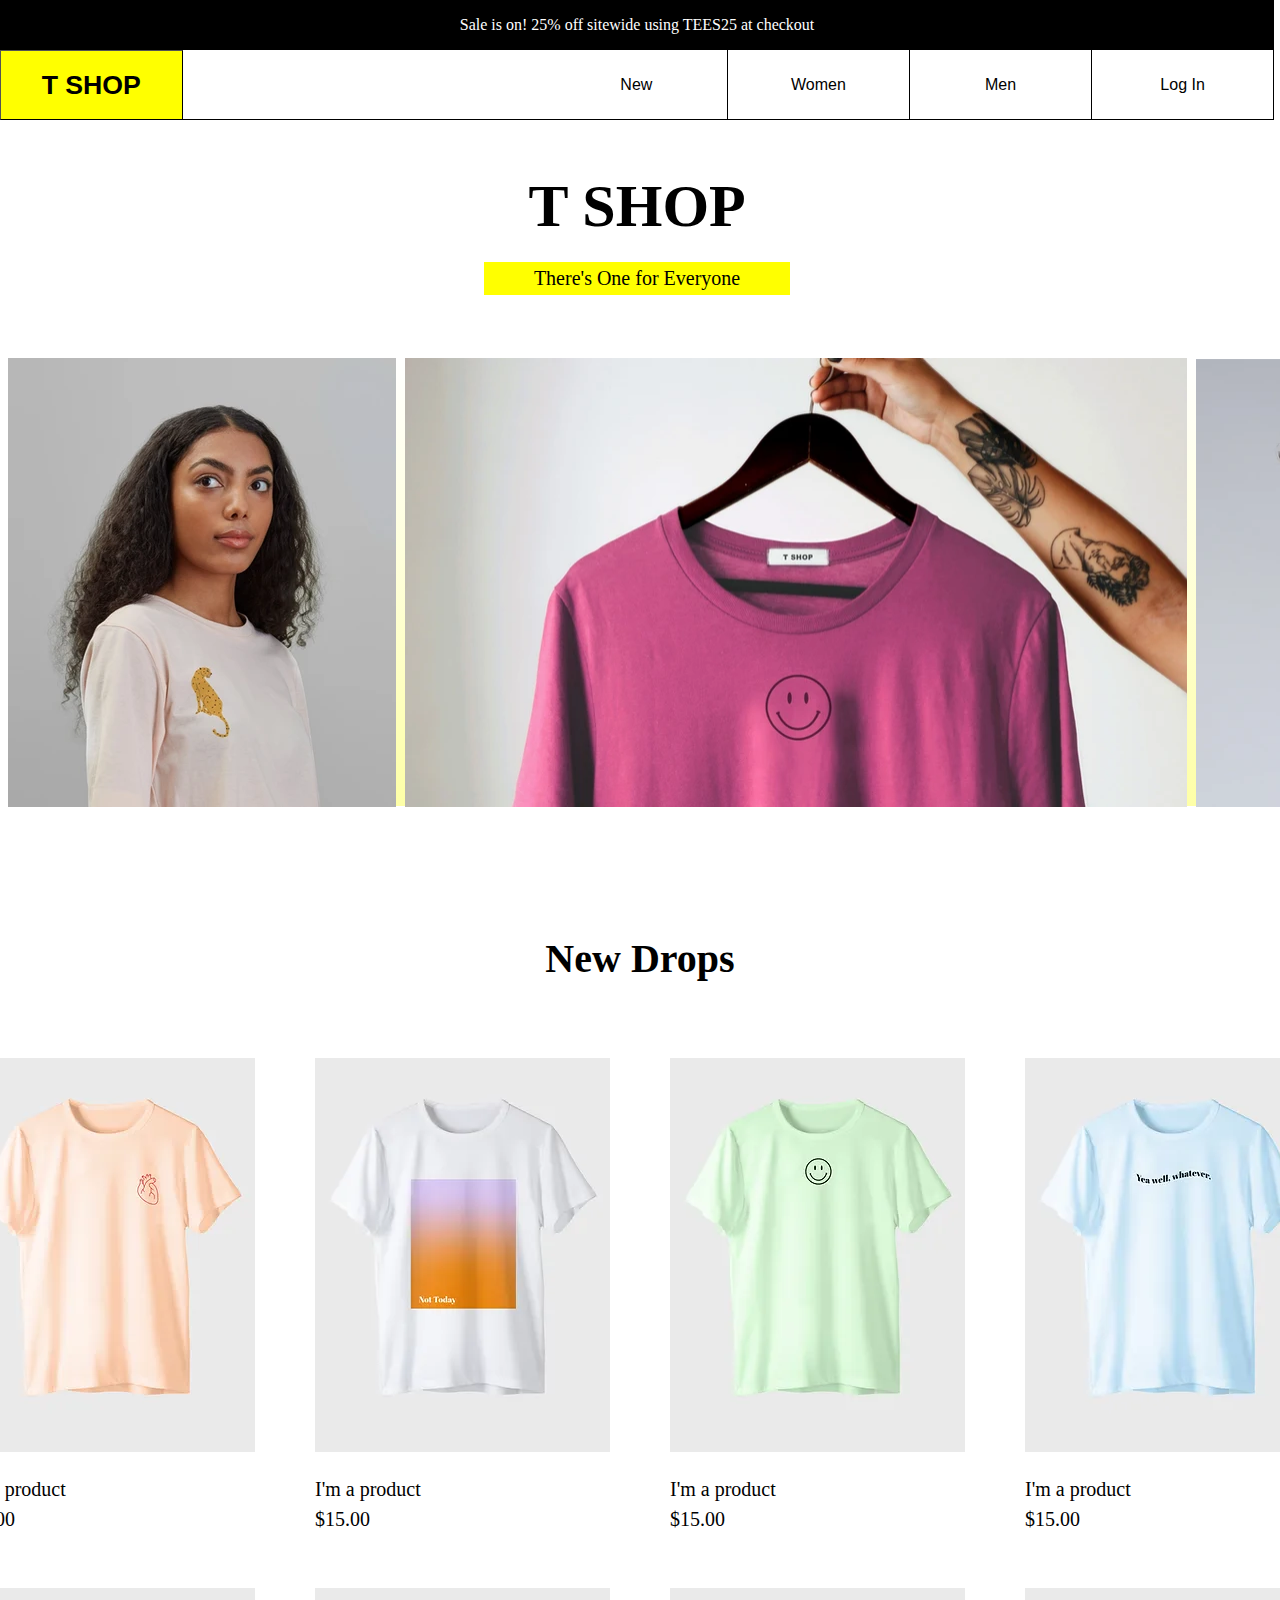
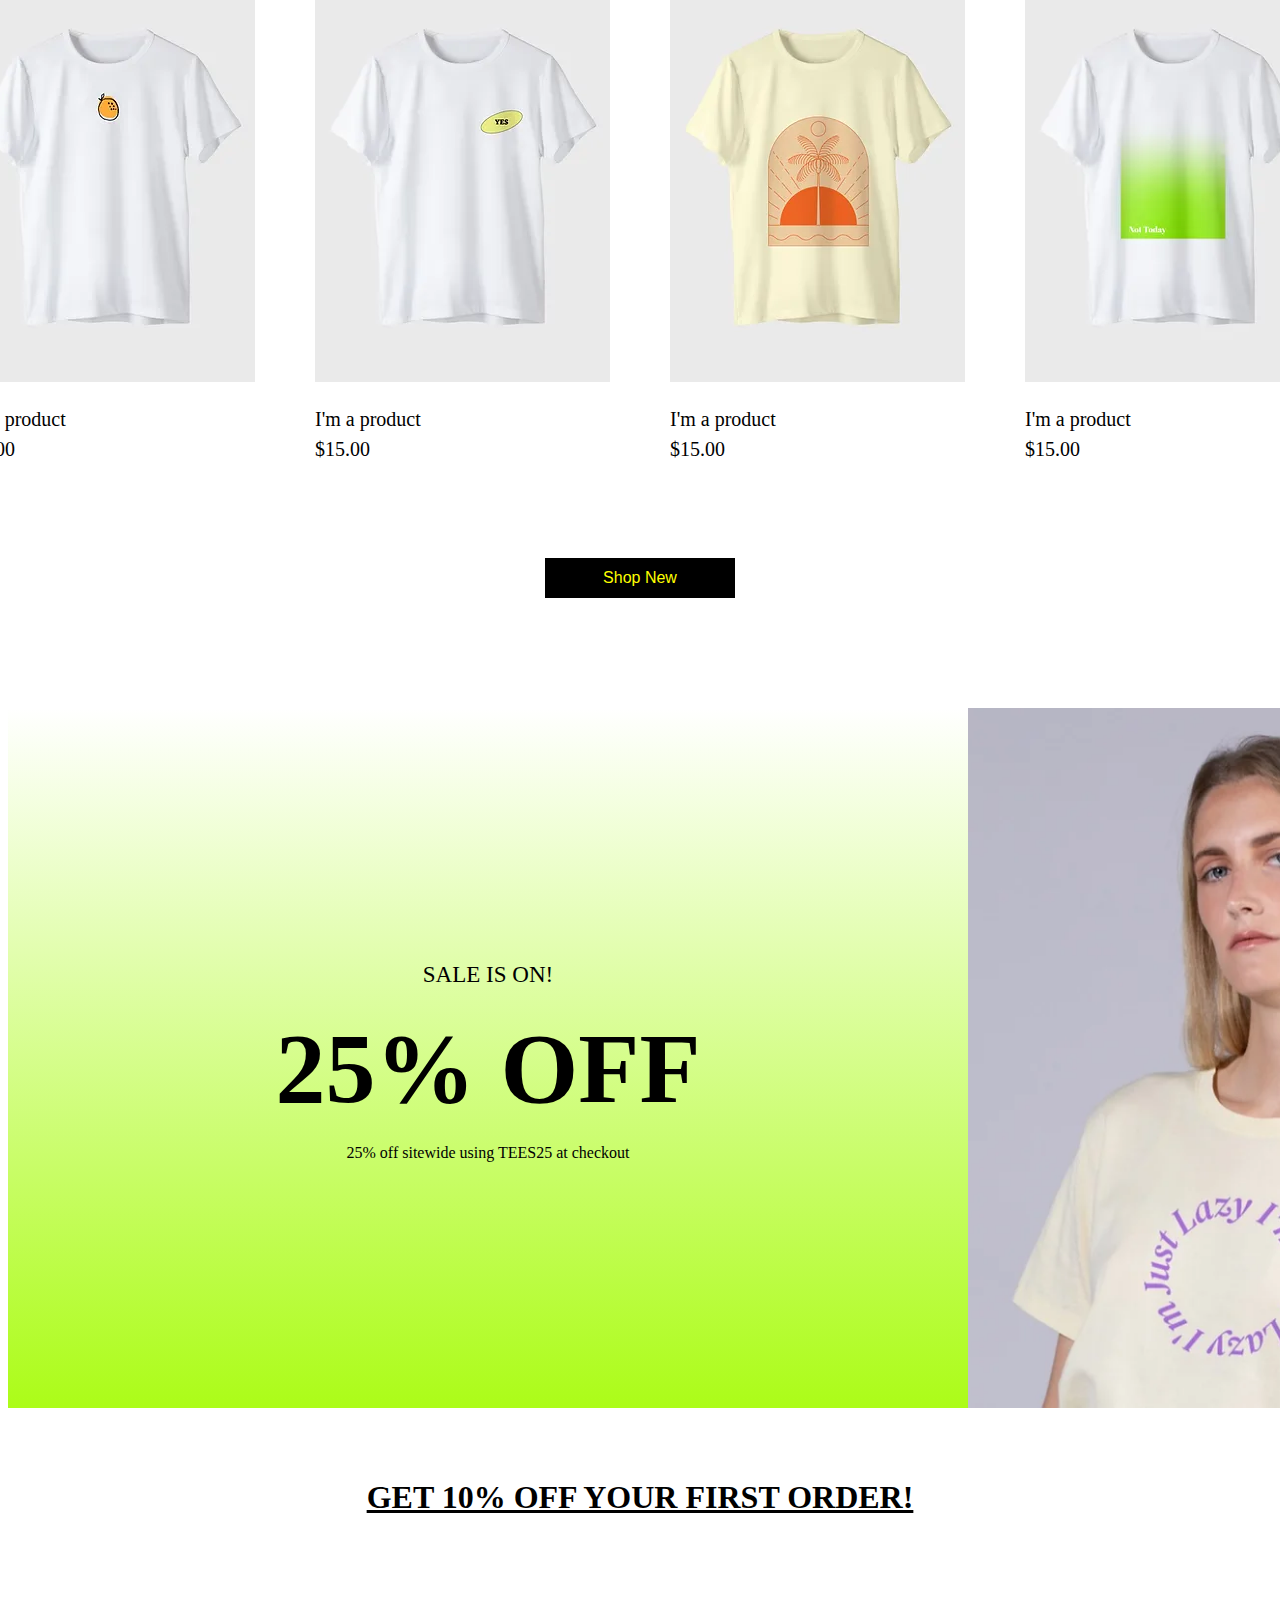
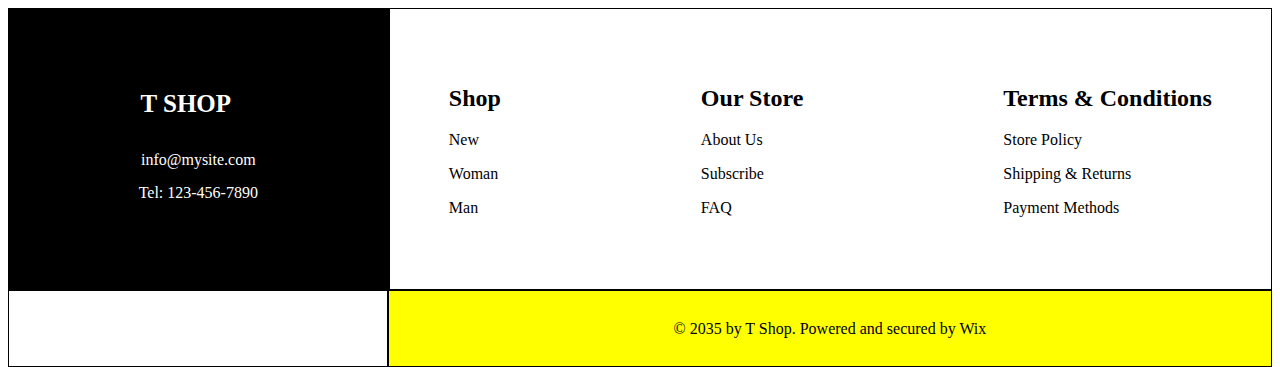
==== home/index.html @ 53964699 "Initial commit" ====
<!DOCTYPE html>
<html lang="en">
<head>
    <meta charset="UTF-8">
    <meta name="viewport" content="width=device-width, initial-scale=1.0">
    <title>Document</title>
    <link rel="stylesheet" href="./style.css">
    <link rel="stylesheet" href="./home responsive.css">
    <link rel="stylesheet" href="https://cdnjs.cloudflare.com/ajax/libs/font-awesome/6.5.1/css/all.min.css" integrity="sha512-DTOQO9RWCH3ppGqcWaEA1BIZOC6xxalwEsw9c2QQeAIftl+Vegovlnee1c9QX4TctnWMn13TZye+giMm8e2LwA==" crossorigin="anonymous" referrerpolicy="no-referrer" />
    <link rel="preconnect" href="https://fonts.googleapis.com">
    <link rel="preconnect" href="https://fonts.gstatic.com" crossorigin>
    <link href="https://fonts.googleapis.com/css2?family=Wix+Madefor+Text:ital,wght@0,400..800;1,400..800&display=swap" rel="stylesheet">
</head>
<body>
    <div class="startabs">
        <div class="start">
            <p class="startsale">Sale is on! 25% off sitewide using TEES25 at checkout</p>
        </div>
    </div>
    <nav>
        <div class="batonebi">
            <button id="navbut2" class="main"><h1>T SHOP</h1></button>
            <button id="navbut" class="space"></button>
            <button id="navbut" class="space"></button>
            <button id="navbut1" class="new"><p class="p">New</p></button>
            <button id="navbut1" class="women"><p class="p">Women</p></button>
            <button id="navbut1" class="men"><p class="p">Men</p></button>
            <button id="navbut" class="login"><i id="user" class="fa-solid fa-circle-user"></i><p class="p1">Log In</p><i id="bag" class="fa-solid fa-bag-shopping"></i></button>
        </div>
    </nav>
    <div class="bodystartabs">
        <div class="bodystart">
            <div class="colum">
                <h1 class="t"><b>T SHOP</b></h1>
                <p class="one">There's One for Everyone</p>
            </div>
        </div>
    </div>
    <div class="trioabs">
        <div class="trio">
            <img class="qali" src="./qali.png" alt="">
            <img class="maisuri" src="./maika.png" alt="">
            <img class="kaci" src="./kaci.png" alt="">
        </div>
    </div>
    <div class="gradabs">
        <div class="grad">
            <div class="qalis"><p class="womenp">Shop Women</p></div>
            <div class="maisuris"><p class="newp">Shop New</p></div>
            <div class="kacis"><p class="menp">Shop Men</p></div>
        </div>
    </div>
    <div class="droplineabs">
        <div class="droplineflex">
            <h1 class="dropline">New Drops</h1>
        </div>
    </div>
    <div class="maikebi">
        <div class="maikebiflex">
            <div class="maikebiflex1">
                <div class="maika">
                    <img src="./maikebi/1.webp" alt="">
                    <div class="pebi">
                        <p id="maikp" class="saxeli">I'm a product</p>
                        <p id="maikp" class="cost">$15.00</p>
                    </div>
                </div>
                <div class="maika">
                    <img src="./maikebi/2.webp" alt="">
                    <div class="pebi">
                        <p id="maikp" class="saxeli">I'm a product</p>
                        <p id="maikp" class="cost">$15.00</p>
                    </div>
                </div>
                <div class="maika">
                    <img src="./maikebi/3.webp" alt="">
                    <div class="pebi">
                        <p id="maikp" class="saxeli">I'm a product</p>
                        <p id="maikp" class="cost">$15.00</p>
                    </div>
                </div>
                <div class="maika">
                    <img src="./maikebi/4.webp" alt="">
                    <div class="pebi">
                        <p id="maikp" class="saxeli">I'm a product</p>
                        <p id="maikp" class="cost">$15.00</p>
                    </div>
                </div>
            </div>
            <div class="maikebiflex2">
                <div class="maika">
                    <img src="./maikebi/5.webp" alt="">
                    <div class="pebi">
                        <p id="maikp" class="saxeli">I'm a product</p>
                        <p id="maikp" class="cost">$15.00</p>
                    </div>
                </div>
                <div class="maika">
                    <img src="./maikebi/6.webp" alt="">
                    <div class="pebi">
                        <p id="maikp" class="saxeli">I'm a product</p>
                        <p id="maikp" class="cost">$15.00</p>
                    </div>
                </div>
                <div class="maika">
                    <img src="./maikebi/7.webp" alt="">
                    <div class="pebi">
                        <p id="maikp" class="saxeli">I'm a product</p>
                        <p id="maikp" class="cost">$15.00</p>
                    </div>
                </div>
                <div class="maika">
                    <img src="./maikebi/8.webp" alt="">
                    <div class="pebi">
                        <p id="maikp" class="saxeli">I'm a product</p>
                        <p id="maikp" class="cost">$15.00</p>
                    </div>
                </div>
            </div>
        </div>
    </div>
    <div class="shopbutabs">
        <div class="shopbutflex">
            <button class="shopbut">
                <p class="shopp">Shop New</p>
            </button>
        </div>
    </div>
    <div class="saleabs">
        <div class="sale">
            <div class="left">
                <i id="flash" class="fa-solid fa-bolt"></i>
                <p class="salep">SALE IS ON!</p>
                <h1 class="off25">25% OFF</h1>
                <p class="p25">25% off sitewide using TEES25 at checkout</p>
            </div>
            <img class="right" src="./tetri.webp" alt="">
        </div>
    </div>
    <div class="orderabs">
        <div class="firstorder">
            <i id="isrebi" class="fa-solid fa-arrow-right-long"></i>
            <h1 class="centri">GET 10% OFF YOUR FIRST ORDER!</h1>
            <i id="isrebi" class="fa-solid fa-arrow-left-long"></i>
        </div>
    </div>
    <div class="endabs">
        <div class="end">
            <div class="endup">
                <div class="aqet1">
                    <h1 class="endtshop">T SHOP</h1>
                    <p class="endmail">info@mysite.com</p>
                    <p class="endtel">Tel: 123-456-7890</p>
                </div>
                <div class="iqit1">
                    <div class="st">
                        <h2 class="stshop">Shop</h2>
                        <p>New</p>
                        <p>Woman</p>
                        <p>Man</p>
                    </div>
                    <div class="nd">
                        <h2 class="ndstore">Our Store</h2>
                        <p>About Us</p>
                        <p>Subscribe</p>
                        <p>FAQ</p>
                    </div>
                    <div class="rd">
                        <h2 class="rdterms">Terms & Conditions</h2>
                        <p>Store Policy</p>
                        <p>Shipping & Returns</p>
                        <p>Payment Methods</p>
                    </div>
                </div>
            </div>
            <div class="enddown">
                <div class="aqet2">
                    <i id="logoebi" class="fa-brands fa-facebook-f"></i>
                    <i id="logoebi" class="fa-brands fa-instagram"></i>
                    <i id="logoebi" class="fa-brands fa-youtube"></i>
                    <i id="logoebi" class="fa-brands fa-pinterest-p"></i>
                    <i id="logoebi" class="fa-brands fa-tiktok"></i>
                </div>
                <div class="iqit2">
                    <p class="wix">© 2035 by T Shop. Powered and secured by Wix</p>
                </div>
            </div>
        </div>
    </div>
</body>
</html>
---- home/style.css ----
body{
    position: relative;
}
.wix-madefor text-uniquifier{
    font-family: "Wix Madefor Text", sans-serif;
    font-optical-sizing: auto;
    font-weight: weight;
    font-style: normal;
}
.startabs{
    position: absolute;
    top: -8px;
    left: -8px;
    width: 100.8%;
}
.start{
    display: flex;
    justify-content: center;
    background-color: black;
    width: 100%;
}
.startsale{
    z-index: 999;
    color: white;
}
nav{
    background-color: aliceblue;
    position: absolute;
    left: -8px;
    top: 42px;
    width: 100.8%;
}
.batonebi{
    display: flex;
}
.main{
    background-color: yellow;
    border-width: 0.5px;
    border-color: black;
    border-radius: 0;
}
.space{
    background-color: white;
    border-right: none;
    border-left: none;
    border-top: none;
    border-bottom: 0.5px solid black;
    border-radius: 0;
}
.new{
    background-color: white;
    border-right: 0.5px solid black;
    border-left: none;
    border-top: none;
    border-bottom: 0.5px solid black;
    border-radius: 0;
}
.women{
    background-color: white;
    border-right: 0.5px solid black;
    border-left: none;
    border-top: none;
    border-bottom: 0.5px solid black;
    border-radius: 0;
}
.men{
    background-color: white;
    border-right: 0.5px solid black;
    border-left: none;
    border-top: none;
    border-bottom: 0.5px solid black;
    border-radius: 0;
}
.login{
    display: flex;
    justify-content: center;
    align-items: center;
    gap: 20px;
    background-color: white;
    border-right: 0.5px solid black;
    border-left: none;
    border-top: none;
    border-bottom: 0.5px solid black;
    border-radius: 0;
}
.p{
    font-size: 16px;
    transition: 0.4s;
}
.p1{
    font-size: 16px;
}
.p1:hover{
    cursor: pointer;
    color: skyblue;
}
#user{
    font-size: 25px;
}
#user:hover{
    cursor: pointer;
}
#bag{
    font-size: 25px;
}
#bag:hover{
    cursor: pointer;
}
#navbut{
    width: 306px;
    height: 70px;
}
#navbut1{
    width: 306px;
    height: 70px;
    transition: 0.4s;
}
#navbut2{
    width: 306px;
    height: 70px;
}
#navbut1:hover{
    cursor: pointer;
    background-color: black;
    .p{
        color: orange;
    }
    transition: 0.4s;
}
#navbut2:hover{
    cursor: pointer;
}
.bodystartabs{
    position: absolute;
    top: 115px;
    width: 100%;
    height: 200px;
    left: -8px;
}
.bodystart{
    display: flex;
    height: 200px;
    width: 100.8%;
    justify-content: center;
    align-items: center;
}
.colum{
    display: flex;
    flex-direction: column;
    align-items: center;
    gap: 20px;
}
.t{
    font-size: 60px;
    height: 10px;
}
.one{
    font-size: 20px;
    background-color: yellow;
    padding-left: 50px;
    padding-right: 50px;
    padding-top: 5px;
    padding-bottom: 5px;
}
.trioabs{
    position: absolute;
    top: 350px;
    width: 100%;
}
.trio{
    display: flex;
    gap: 9px;
}
.gradabs{
    position: absolute;
    top: 350px;
    width: 100.5%;
}
.grad{
    display: flex;
    gap: 9px;
}
.qalis{
    width: 388px;
    height: 449px;
    background:linear-gradient(to top, rgba(253, 255, 120, 0.651), rgba(254, 255, 168, 0.459), rgba(0,0,0,0));
    display: flex;
    justify-content: center;
    align-items: end;
}
.maisuris{
    width: 782px;
    height: 448px;
    background:linear-gradient(to top, rgba(253, 255, 120, 0.651), rgba(254, 255, 168, 0.459), rgba(0,0,0,0));
    display: flex;
    justify-content: center;
    align-items: end;
}
.kacis{
    width: 387px;
    height: 448px;
    background:linear-gradient(to top, rgba(253, 255, 120, 0.651), rgba(254, 255, 168, 0.459), rgba(0,0,0,0));
    display: flex;
    justify-content: center;
    align-items: end;
}
.womenp{
    font-size: 25px;
}
.newp{
    font-size: 25px;
}
.menp{
    font-size: 25px;
}
.qali{
    z-index: 999;
}
.maisuri{
    z-index: 999;
}
.kaci{
    z-index: 999;
}
.qali:hover{
    cursor: pointer;
    z-index: 0;
}
.maisuri:hover{
    cursor: pointer;
    z-index: 0;
}
.kaci:hover{
    cursor: pointer;
    z-index: 0;
}
.qalis:hover{
    cursor: pointer;
    z-index: 999;
}
.maisuris:hover{
    cursor: pointer;
    z-index: 999;
}
.kacis:hover{
    cursor: pointer;
    z-index: 999;
}
.droplineabs{
    position: absolute;
    top: 900px;
    left: 0;
    width: 100%;
}
.droplineflex{
    display: flex;
    justify-content: center;
}
.dropline{
    font-size: 40px;
}
.maikebi{
    position: absolute;
    top: 1050px;
    width: 100%;
}
.maikebiflex{
    display: flex;
    flex-direction: column;
    gap: 50px;
}
.maikebiflex1{
    display: flex;
    gap: 60px;
    justify-content: center;
}
.maikebiflex2{
    display: flex;
    gap: 60px;
    justify-content: center;
}
.maika{
    display: flex;
    flex-direction: column;
    gap: 6px;
}
#maikp{
    height: 10px;
    font-size: 20px;
}
.maika:hover{
    cursor: pointer;
}
.shopbutabs{
    position: absolute;
    top: 2150px;
    left: 0;
    width: 100%;
}
.shopbutflex{
    display: flex;
    justify-content: center;
}
.shopbut{
    width: 190px;
    height: 40px;
    background-color: black;
    border: 3px, solid black;
    display: flex;
    justify-content: center;
    align-items: center;
    transition: 0.4s;
}
.shopp{
    color: yellow;
    font-size: 16px;;
}
.shopbut:hover{
    background-color: yellow;
    transition: 0.4s;
    cursor: pointer;
    .shopp{
        color: black;
    }
}
.saleabs{
    position: absolute;
    top: 2300px;
}
.sale{
    display: flex;
    height: 700px;
    width: 100%;
}
.left{
    background: linear-gradient(to top, rgb(172, 252, 24), rgba(0,0,0,0));
    width: 960px;
    height: 700px;
    display: flex;
    flex-direction: column;
    align-items: center;
    justify-content: center;
}
#flash{
    font-size: 45px;
}
.salep{
    font-size: 23px;
}
.off25{
    height: 50px;
    font-size: 100px;
    margin-top: 0px;
}
.orderabs{
    position: absolute;
    top: 3050px;
    width: 100%;
}
.firstorder{
    display: flex;
    justify-content: center;
    gap: 30px;
}
#isrebi{
    font-size: 50px;
    padding-top: 13px;
}
.centri{
    text-decoration: underline;
}
.endabs{
    position: absolute;
    top: 3200px;
    width: 100%;
}
.end{
    display: flex;
    flex-direction: column;
    gap: 0;
}
.endup{
    display: flex;
}
.aqet1{
    display: flex;
    flex-direction: column;
    align-items: center;
    justify-content: center;
    background-color: black;
    width: 475px;
    height: 282px;
}
.endtshop{
    color: white;
    margin-top: 10px;
    margin-right: 25px;
    font-size: 25px;
}
.endmail{
    color: white;
    height: 1px;
}
.endtel{
    color: white;
}
.iqit1{
    display: flex;
    justify-content: center;
    align-items: center;
    gap: 200px;
    width: 1100px;
    height: 280px;
    border: solid 1px black;
}
.enddown{
    display: flex;
}
.aqet2{
    display: flex;
    width: 471px;
    height: 75px;
    justify-content: center;
    align-items: center;
    gap: 25px;
    border: 1px solid black;
}
#logoebi{
    font-size: 20px;
}
.iqit2{
    display: flex;
    justify-content: center;
    align-items: center;
    background-color: yellow;
    width: 1100px;
    height: 75px;
    border: 1px solid black;
}
---- home/home responsive.css ----
@media screen and (max-width: 316px){
    nav{
        display: none;
    }
}
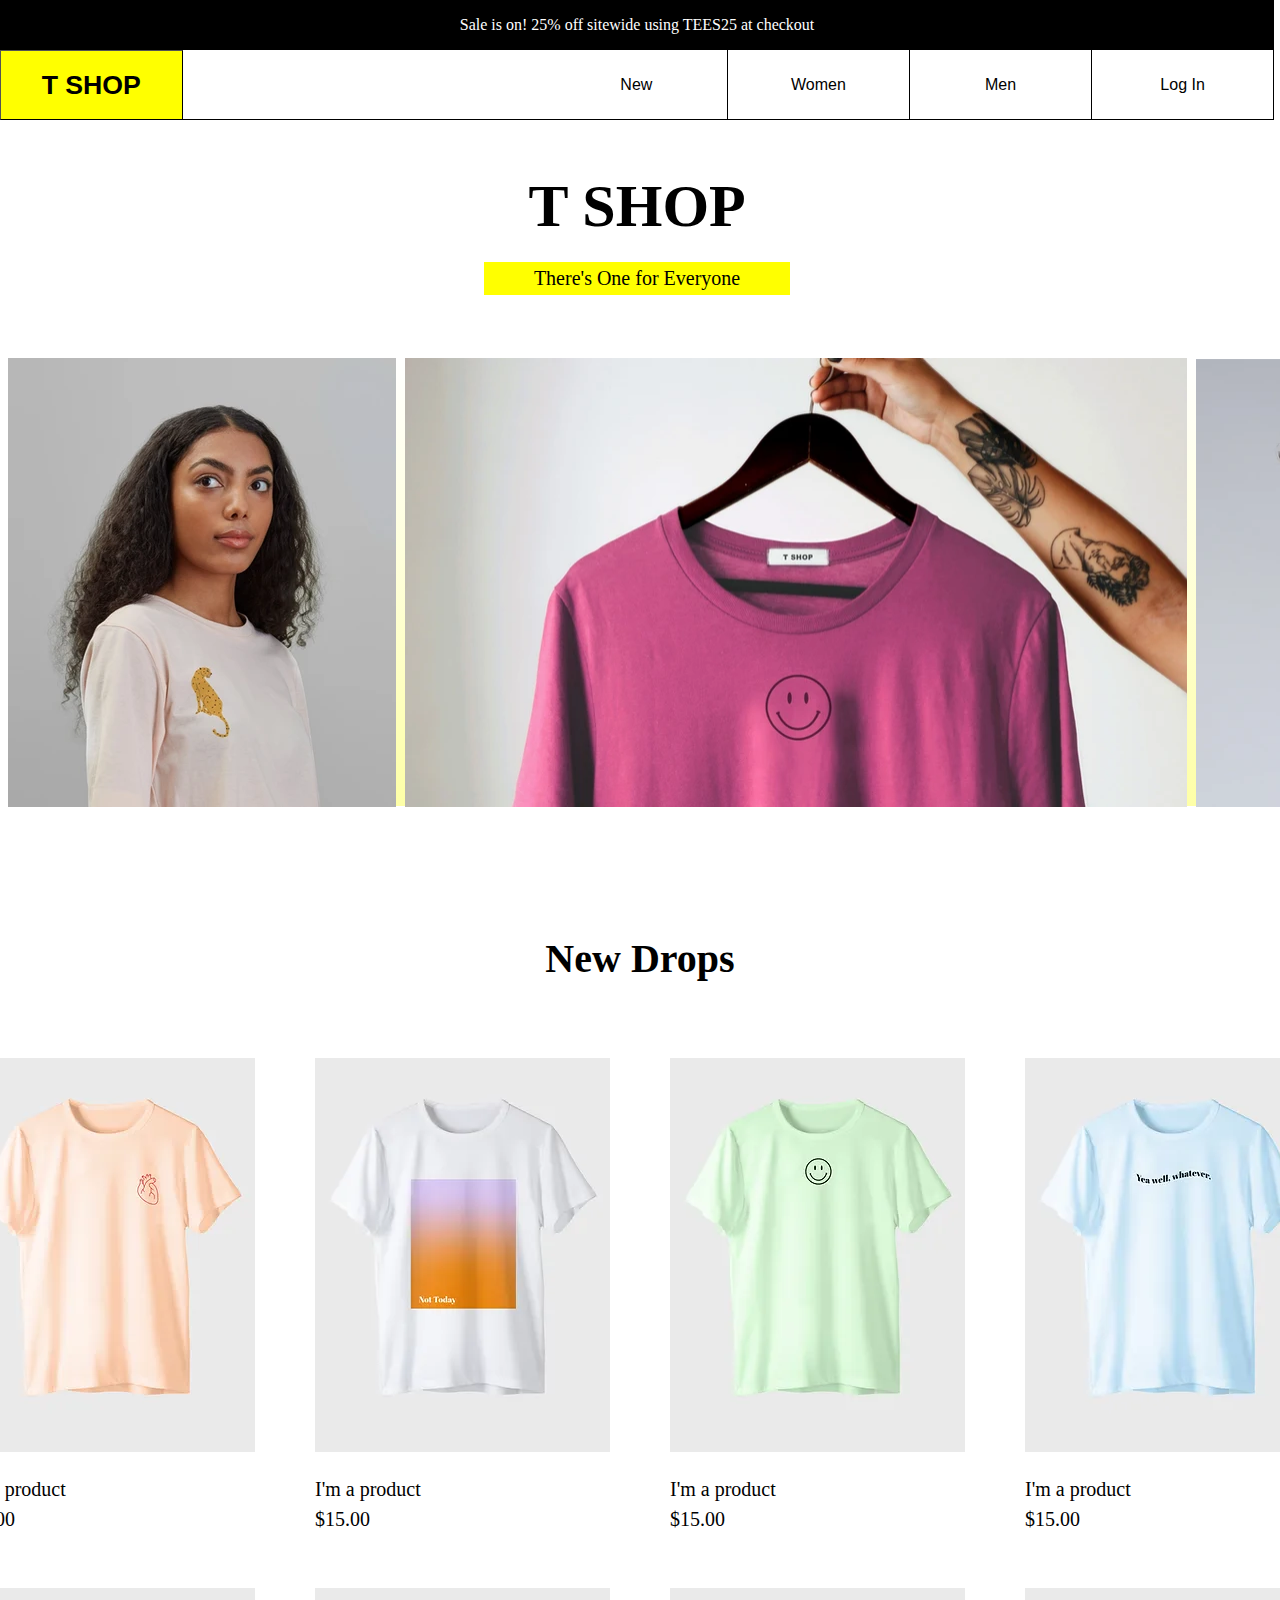
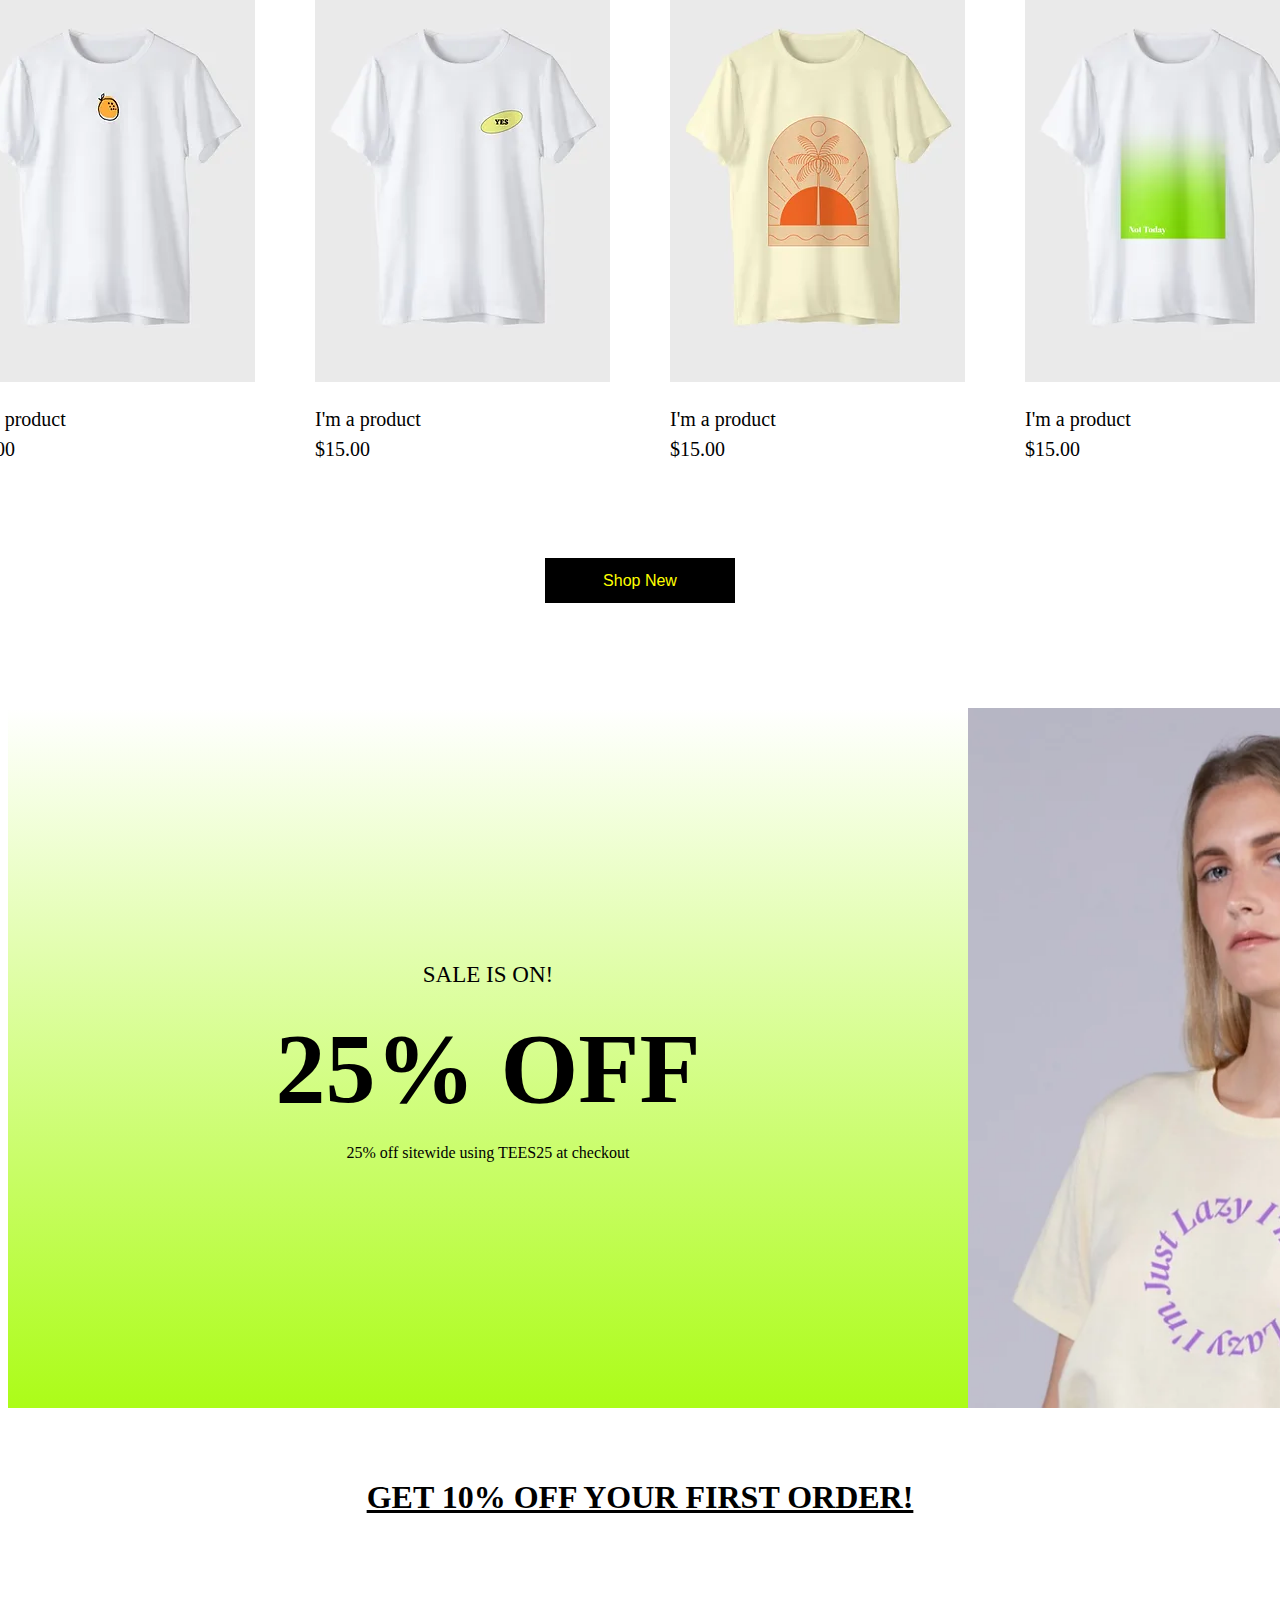
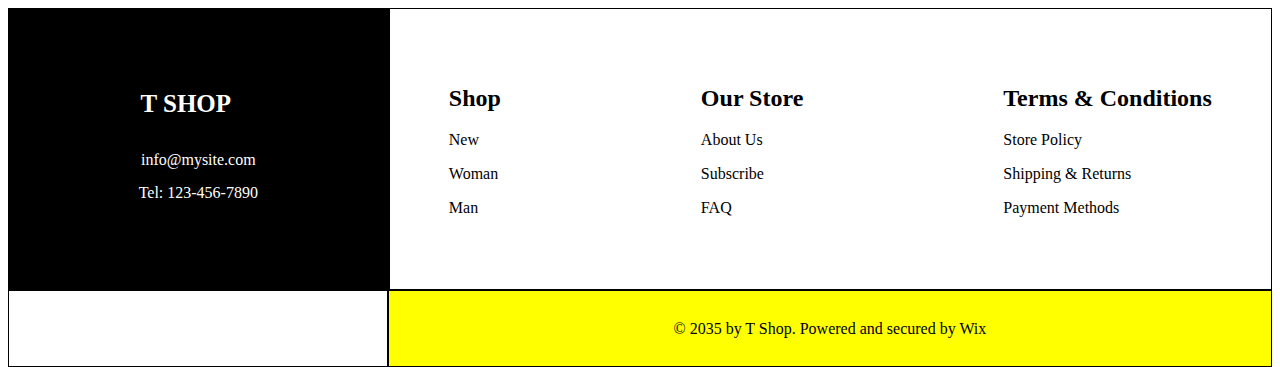
==== commit 4598c723: "first commit" ====
--- a/home/index.html
+++ b/home/index.html
@@ -28,6 +28,17 @@
             <button id="navbut" class="login"><i id="user" class="fa-solid fa-circle-user"></i><p class="p1">Log In</p><i id="bag" class="fa-solid fa-bag-shopping"></i></button>
         </div>
     </nav>
+    <div class="nav2abs">
+        <div class="nav2">
+            <div class="nav21">
+                <h1 class="nav2h">T SHOP</h1>
+            </div>
+            <div class="nav22">
+                <i id="bag2" class="fa-solid fa-bag-shopping"></i>
+                <i id="menu" class="fa-solid fa-bars"></i>
+            </div>
+        </div>
+    </div>
     <div class="bodystartabs">
         <div class="bodystart">
             <div class="colum">
@@ -59,28 +70,28 @@
         <div class="maikebiflex">
             <div class="maikebiflex1">
                 <div class="maika">
-                    <img src="./maikebi/1.webp" alt="">
-                    <div class="pebi">
-                        <p id="maikp" class="saxeli">I'm a product</p>
-                        <p id="maikp" class="cost">$15.00</p>
-                    </div>
-                </div>
-                <div class="maika">
-                    <img src="./maikebi/2.webp" alt="">
-                    <div class="pebi">
-                        <p id="maikp" class="saxeli">I'm a product</p>
-                        <p id="maikp" class="cost">$15.00</p>
-                    </div>
-                </div>
-                <div class="maika">
-                    <img src="./maikebi/3.webp" alt="">
-                    <div class="pebi">
-                        <p id="maikp" class="saxeli">I'm a product</p>
-                        <p id="maikp" class="cost">$15.00</p>
-                    </div>
-                </div>
-                <div class="maika">
-                    <img src="./maikebi/4.webp" alt="">
+                    <img id="foto" src="./maikebi/1.webp" alt="">
+                    <div class="pebi">
+                        <p id="maikp" class="saxeli">I'm a product</p>
+                        <p id="maikp" class="cost">$15.00</p>
+                    </div>
+                </div>
+                <div class="maika">
+                    <img id="foto" src="./maikebi/2.webp" alt="">
+                    <div class="pebi">
+                        <p id="maikp" class="saxeli">I'm a product</p>
+                        <p id="maikp" class="cost">$15.00</p>
+                    </div>
+                </div>
+                <div class="maika">
+                    <img id="foto" src="./maikebi/3.webp" alt="">
+                    <div class="pebi">
+                        <p id="maikp" class="saxeli">I'm a product</p>
+                        <p id="maikp" class="cost">$15.00</p>
+                    </div>
+                </div>
+                <div class="maika">
+                    <img id="foto" src="./maikebi/4.webp" alt="">
                     <div class="pebi">
                         <p id="maikp" class="saxeli">I'm a product</p>
                         <p id="maikp" class="cost">$15.00</p>
@@ -89,28 +100,28 @@
             </div>
             <div class="maikebiflex2">
                 <div class="maika">
-                    <img src="./maikebi/5.webp" alt="">
-                    <div class="pebi">
-                        <p id="maikp" class="saxeli">I'm a product</p>
-                        <p id="maikp" class="cost">$15.00</p>
-                    </div>
-                </div>
-                <div class="maika">
-                    <img src="./maikebi/6.webp" alt="">
-                    <div class="pebi">
-                        <p id="maikp" class="saxeli">I'm a product</p>
-                        <p id="maikp" class="cost">$15.00</p>
-                    </div>
-                </div>
-                <div class="maika">
-                    <img src="./maikebi/7.webp" alt="">
-                    <div class="pebi">
-                        <p id="maikp" class="saxeli">I'm a product</p>
-                        <p id="maikp" class="cost">$15.00</p>
-                    </div>
-                </div>
-                <div class="maika">
-                    <img src="./maikebi/8.webp" alt="">
+                    <img id="foto" src="./maikebi/5.webp" alt="">
+                    <div class="pebi">
+                        <p id="maikp" class="saxeli">I'm a product</p>
+                        <p id="maikp" class="cost">$15.00</p>
+                    </div>
+                </div>
+                <div class="maika">
+                    <img id="foto" src="./maikebi/6.webp" alt="">
+                    <div class="pebi">
+                        <p id="maikp" class="saxeli">I'm a product</p>
+                        <p id="maikp" class="cost">$15.00</p>
+                    </div>
+                </div>
+                <div class="maika">
+                    <img id="foto" src="./maikebi/7.webp" alt="">
+                    <div class="pebi">
+                        <p id="maikp" class="saxeli">I'm a product</p>
+                        <p id="maikp" class="cost">$15.00</p>
+                    </div>
+                </div>
+                <div class="maika">
+                    <img id="foto" src="./maikebi/8.webp" alt="">
                     <div class="pebi">
                         <p id="maikp" class="saxeli">I'm a product</p>
                         <p id="maikp" class="cost">$15.00</p>
@@ -140,7 +151,9 @@
     <div class="orderabs">
         <div class="firstorder">
             <i id="isrebi" class="fa-solid fa-arrow-right-long"></i>
+            <i id="isrebi2" class="fa-solid fa-arrow-down-long"></i>
             <h1 class="centri">GET 10% OFF YOUR FIRST ORDER!</h1>
+            <i id="isrebi2" class="fa-solid fa-arrow-up-long"></i>
             <i id="isrebi" class="fa-solid fa-arrow-left-long"></i>
         </div>
     </div>
--- a/home/style.css
+++ b/home/style.css
@@ -303,7 +303,7 @@
 }
 .shopbut{
     width: 190px;
-    height: 40px;
+    height: 45px;
     background-color: black;
     border: 3px, solid black;
     display: flex;
@@ -436,4 +436,10 @@
     width: 1100px;
     height: 75px;
     border: 1px solid black;
-}+}
+.nav2abs{
+    display: none;
+}
+#isrebi2{
+    display: none;
+}   --- a/home/home responsive.css
+++ b/home/home responsive.css
@@ -1,5 +1,186 @@
-@media screen and (max-width: 316px){
+@media screen and (max-width: 320px){
     nav{
         display: none;
     }
+    .start{
+        width: 320px;
+    }
+    .startsale{
+        text-align: center;
+        width: 250px;
+    }
+    .nav2abs{
+        display: block;
+        position: absolute;
+        top: 60px;
+        left: -8px;
+        width: 320px;
+    }
+    .nav2{
+        display: flex;
+        justify-content: space-between;
+        background-color: yellow;
+    }
+    .nav2h{
+        padding-left: 20px;
+    }
+    #bag2{
+        font-size: 25px;
+    }
+    #menu{
+        font-size: 25px;
+        margin-left: 10px;
+        margin-right: 20px;
+        margin-top: 25px;
+    }
+    .bodystartabs{
+        left: 0;
+    }
+    .qali{
+        width: 275px;
+        height: 290px;
+    }
+    .qalis{
+        width: 275px;
+        height: 290px;
+        z-index: 999;
+    }
+    .kaci{
+        display: none;
+    }
+    .kacis{
+        display: none;
+    }
+    .maisuri{
+        width: 275px;
+        height: 290px;
+    }
+    .maisuris{
+        width: 73px;
+        height: 290px;
+        z-index: 999;
+    }
+    .newp{
+        display: none;
+    }
+    .grad{
+        width: 320px;
+        gap: 3px;
+    }
+    .trio{
+        gap: 3px;
+    }
+    .droplineabs{
+        top: 700px;
+    }
+    .maikebi{
+        top: 850px;
+    }
+    #foto{
+        width: 140px;
+        height: 190px;
+    }
+    .maikebiflex{
+        flex-direction: row;
+        gap: 30px;
+    }
+    .maikebiflex1{
+        flex-direction: column;
+    }
+    .maikebiflex2{
+        flex-direction: column;
+    }
+    .shopbut{
+        width: 160px;
+        height: 45px;
+    }
+    .sale{
+        flex-direction: column;
+    }
+    .left{
+        width: 320px;
+        height: 320px;
+    }
+    .off25{
+        font-size: 50px;
+        height: 30px;
+    }
+    .p25{
+        width: 200px;
+        text-align: center;
+        margin-bottom: 30px;
+    }
+    .right{
+        width: 320px;
+        height: 400px;
+    }
+    .saleabs{
+        left: -8px;
+    }
+    #isrebi{
+        display: none;
+    }
+    #isrebi2{
+        display: block;
+        font-size: 50px;
+        padding-top: 13px;
+    }
+    .firstorder{
+        flex-direction: column;
+        align-items: center;
+    }
+    .centri{
+        text-align: center;
+        font-size: 25px;
+    }
+    .endabs{
+        top: 3400px;
+        left: -8px;
+    }
+    .endup{
+        flex-direction: column;
+    }
+    .enddown{
+        flex-direction: column;
+    }
+    .aqet1{
+        width: 320px;
+        height: 140px;
+        align-items: start;
+    }
+    .endtshop{
+        margin-left: 20px;
+    }
+    .endmail{
+        margin-left: 20px;
+    }
+    .endtel{
+        margin-left: 20px;
+    }
+    .iqit1{
+        flex-direction: column;
+        align-items: start;
+        gap: 0px;
+        height: 480px;
+        width: 320px;
+    }
+    .st{
+        margin-left: 20px;
+    }
+    .nd{
+        margin-left: 20px;
+    }
+    .rd{
+        margin-left: 20px;
+    }
+    .aqet2{
+        width: 320px;
+    }
+    .iqit2{
+        width: 320px;
+    }
+    .wix{
+        width: 200px;
+        text-align: center;
+    }
 }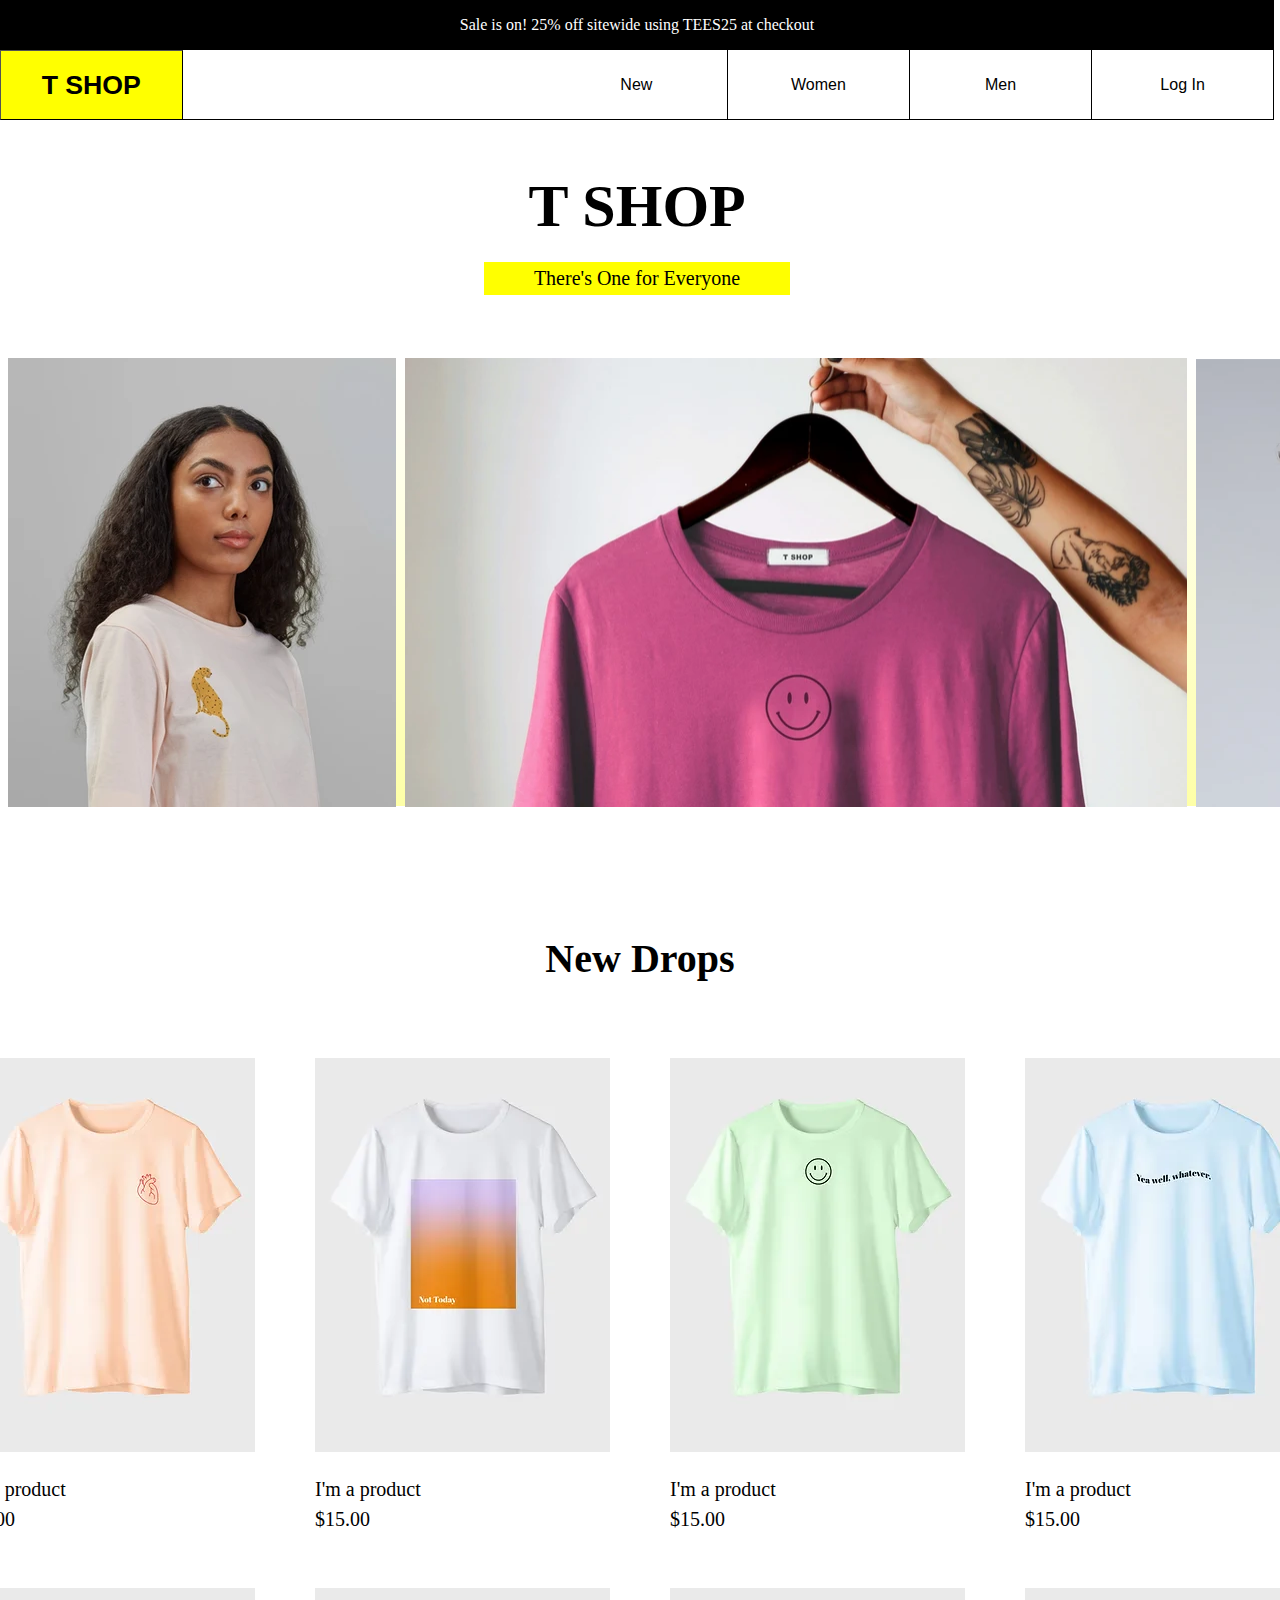
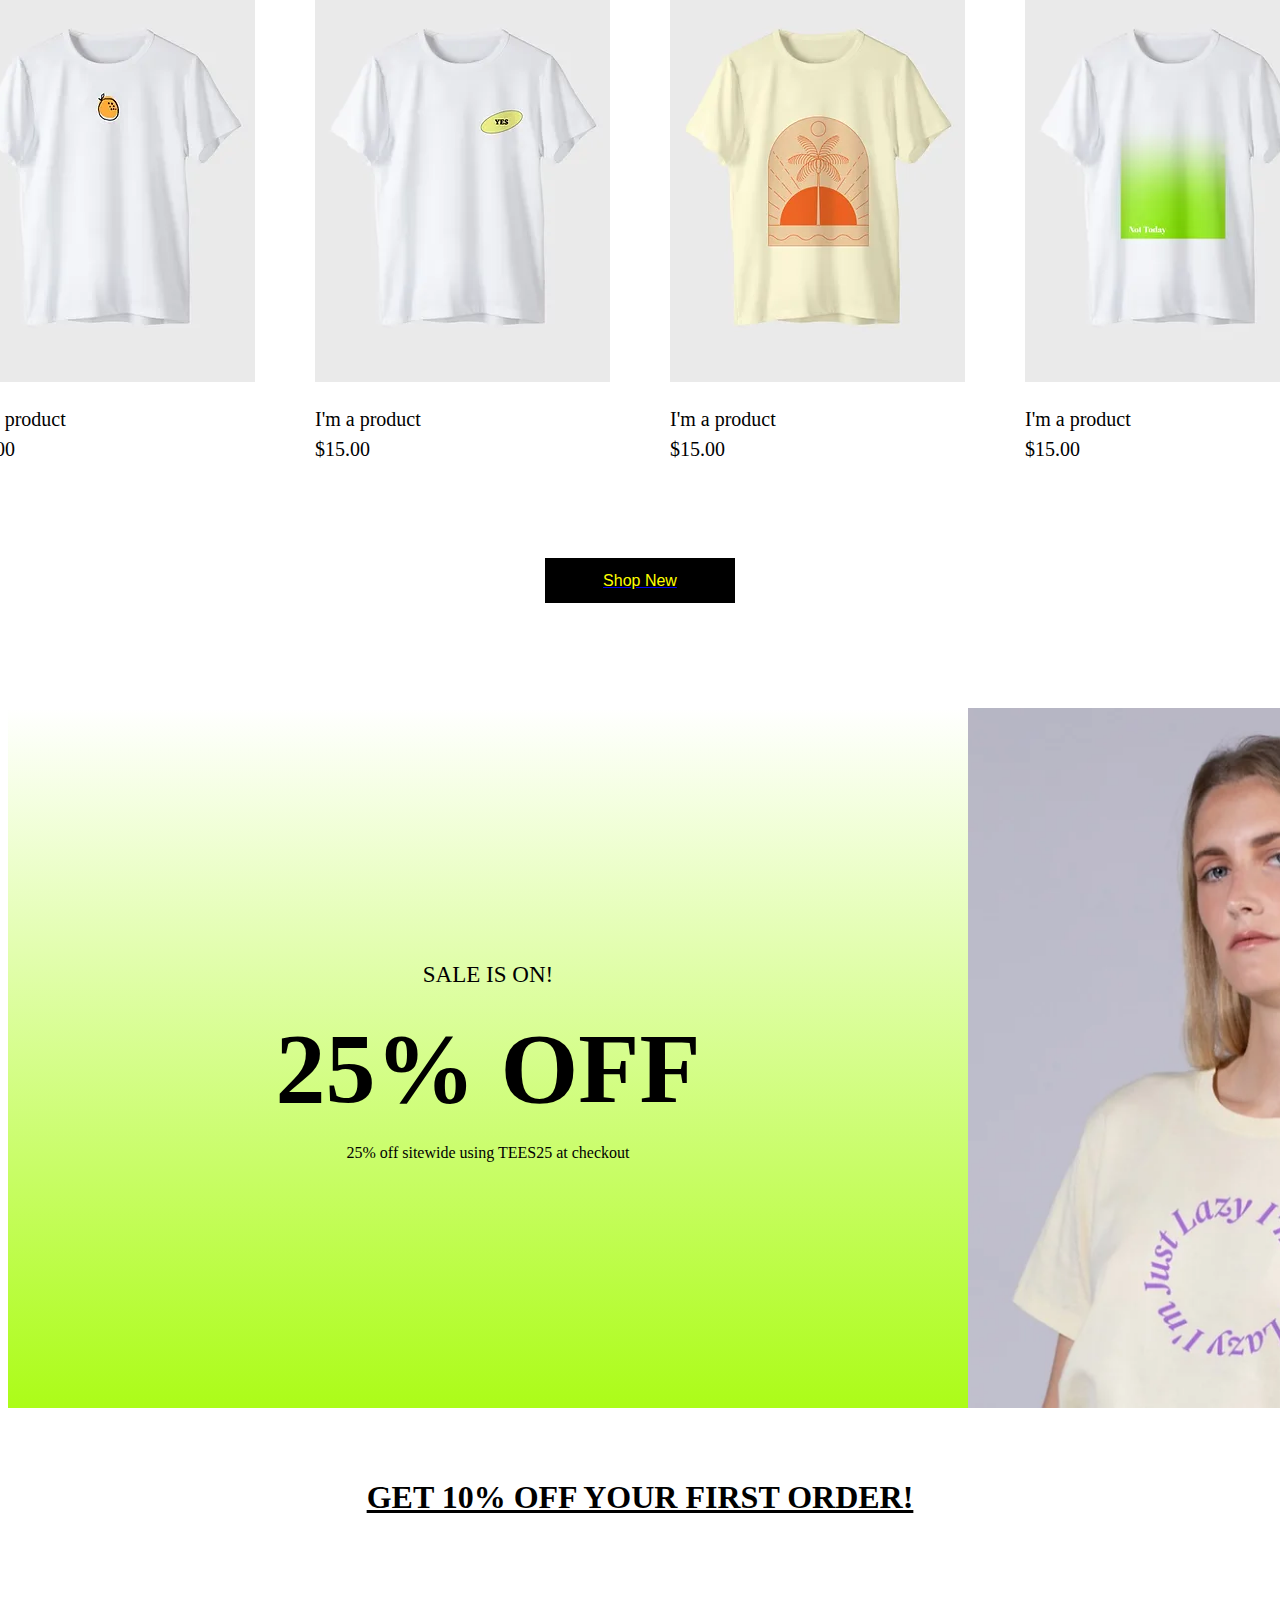
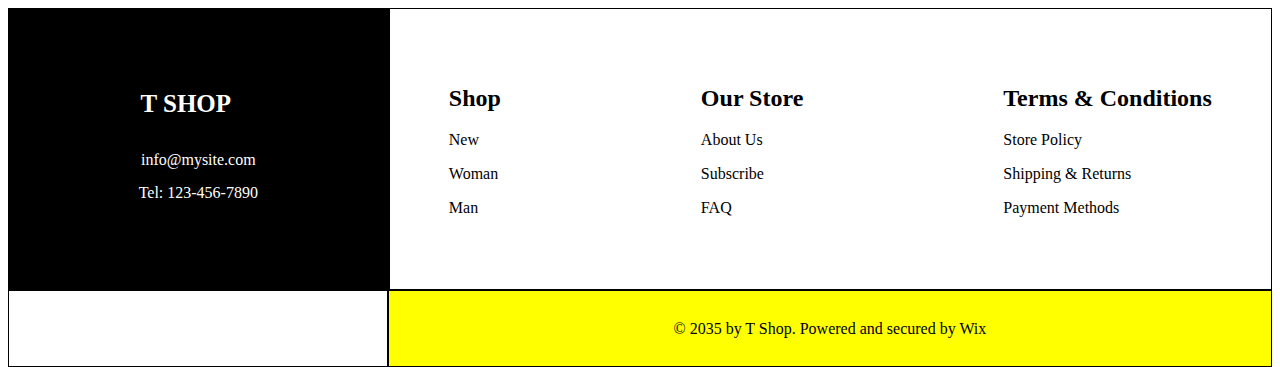
==== commit 8d5e983c: "tried to work on navigation" ====
--- a/home/index.html
+++ b/home/index.html
@@ -132,9 +132,7 @@
     </div>
     <div class="shopbutabs">
         <div class="shopbutflex">
-            <button class="shopbut">
-                <p class="shopp">Shop New</p>
-            </button>
+            <a href="/new/new.html"><button class="shopbut"><p class="shopp">Shop New</p></button></a>
         </div>
     </div>
     <div class="saleabs">
